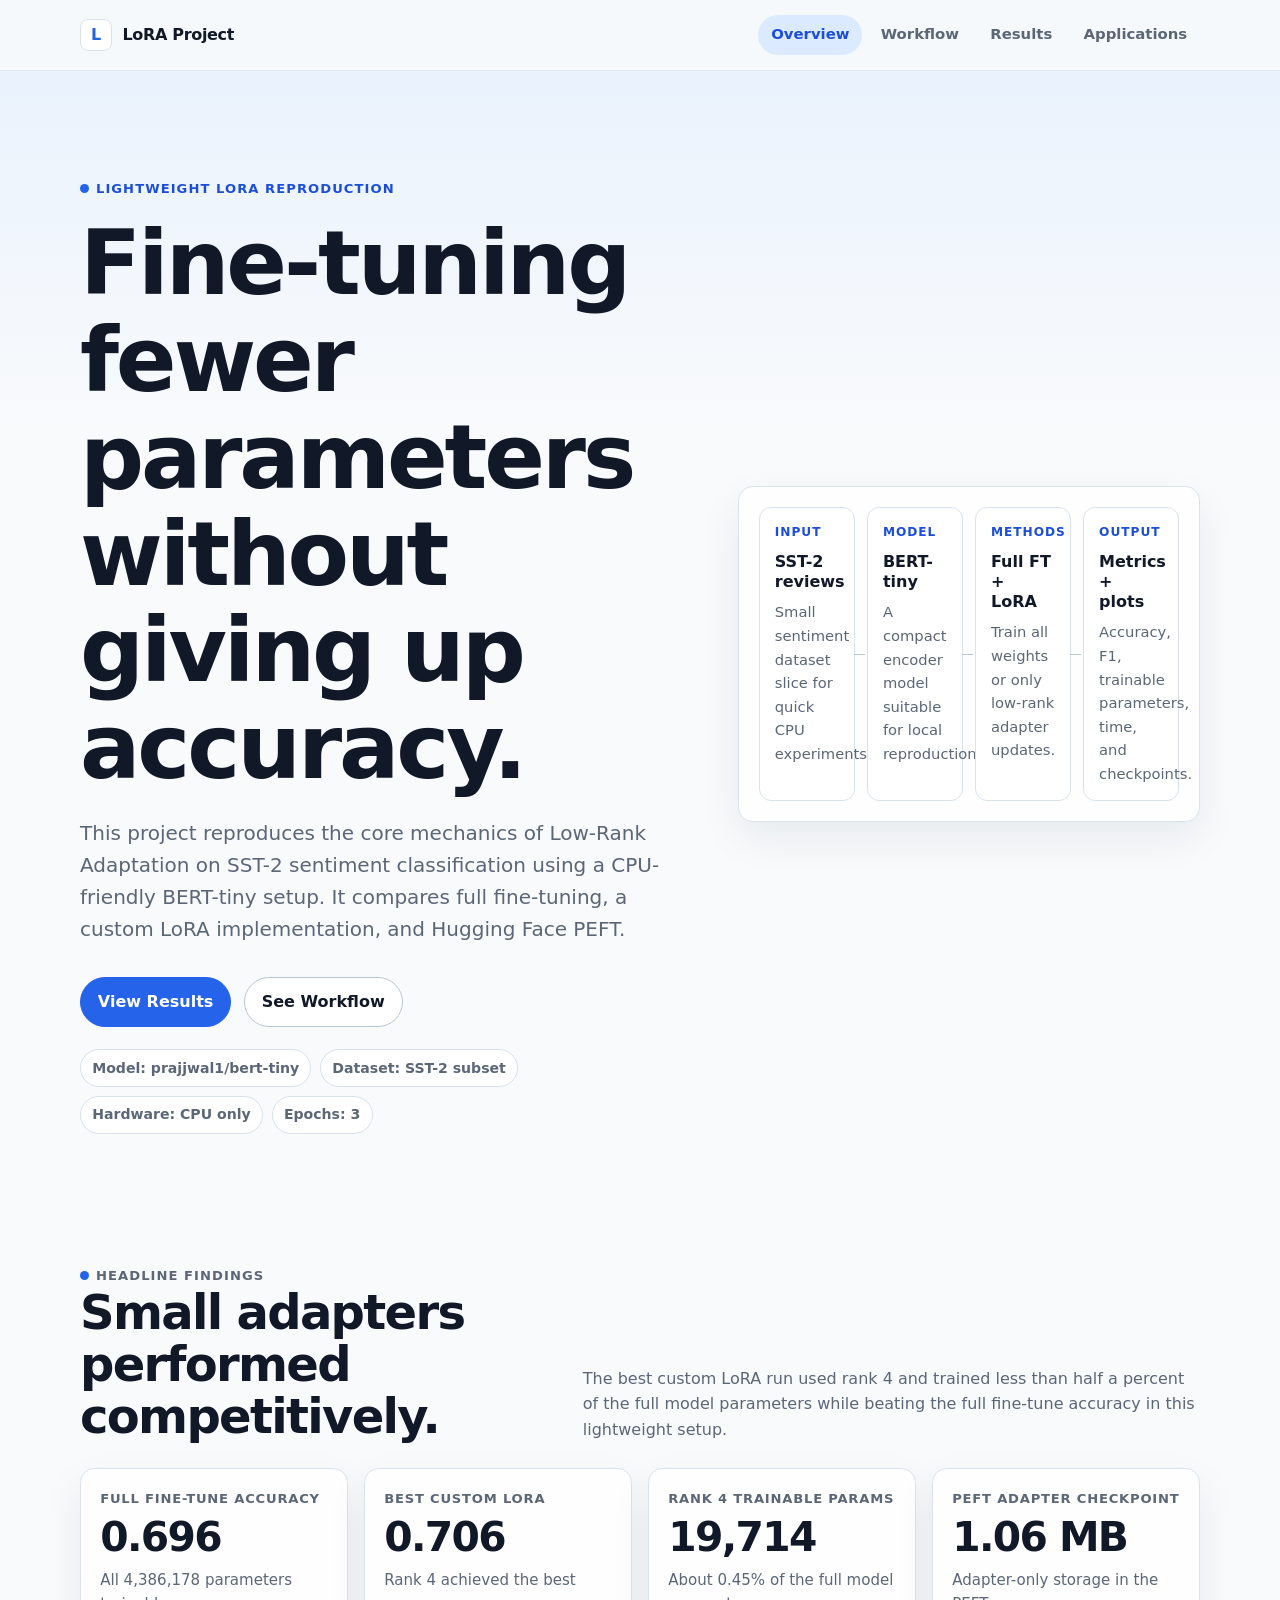
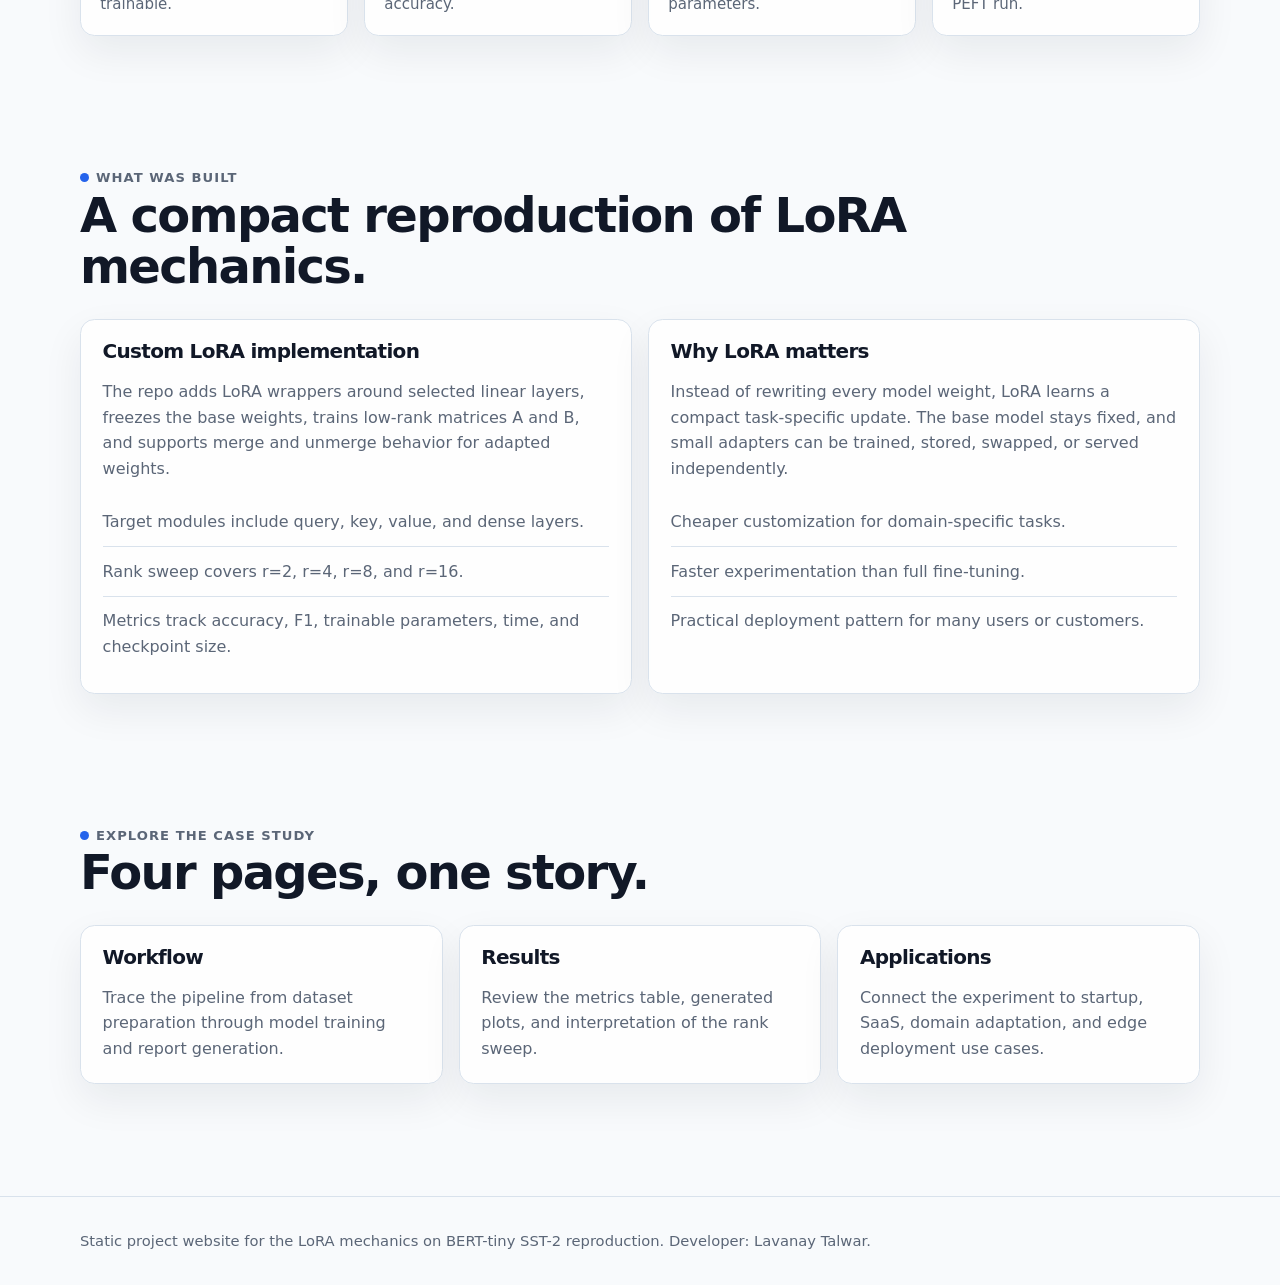
==== index.html @ 52d83e82 "Initial website commit" ====
<!DOCTYPE html>
<html lang="en">
<head>
  <meta charset="UTF-8">
  <meta name="viewport" content="width=device-width, initial-scale=1.0">
  <title>LoRA on Tiny BERT | Project Case Study</title>
  <link rel="stylesheet" href="styles.css">
</head>
<body>
  <header class="site-header">
    <nav class="nav" aria-label="Main navigation">
      <a class="brand" href="index.html" aria-label="LoRA project home">
        <span class="brand-mark">L</span>
        <span>LoRA Project</span>
      </a>
      <div class="nav-links">
        <a href="index.html" aria-current="page">Overview</a>
        <a href="workflow.html">Workflow</a>
        <a href="results.html">Results</a>
        <a href="applications.html">Applications</a>
      </div>
    </nav>
  </header>

  <main>
    <section class="hero">
      <div class="container hero-grid">
        <div>
          <p class="eyebrow">Lightweight LoRA reproduction</p>
          <h1>Fine-tuning fewer parameters without giving up accuracy.</h1>
          <p class="lead">
            This project reproduces the core mechanics of Low-Rank Adaptation on
            SST-2 sentiment classification using a CPU-friendly BERT-tiny setup.
            It compares full fine-tuning, a custom LoRA implementation, and
            Hugging Face PEFT.
          </p>
          <div class="actions">
            <a class="button primary" href="results.html">View Results</a>
            <a class="button" href="workflow.html">See Workflow</a>
          </div>
          <div class="tag-row" aria-label="Project context">
            <span class="tag">Model: prajjwal1/bert-tiny</span>
            <span class="tag">Dataset: SST-2 subset</span>
            <span class="tag">Hardware: CPU only</span>
            <span class="tag">Epochs: 3</span>
          </div>
        </div>

        <aside class="diagram" aria-label="Project summary diagram">
          <div class="flow">
            <div class="flow-step">
              <span class="step-kicker">Input</span>
              <strong>SST-2 reviews</strong>
              <p>Small sentiment dataset slice for quick CPU experiments.</p>
            </div>
            <div class="flow-step">
              <span class="step-kicker">Model</span>
              <strong>BERT-tiny</strong>
              <p>A compact encoder model suitable for local reproduction.</p>
            </div>
            <div class="flow-step">
              <span class="step-kicker">Methods</span>
              <strong>Full FT + LoRA</strong>
              <p>Train all weights or only low-rank adapter updates.</p>
            </div>
            <div class="flow-step">
              <span class="step-kicker">Output</span>
              <strong>Metrics + plots</strong>
              <p>Accuracy, F1, trainable parameters, time, and checkpoints.</p>
            </div>
          </div>
        </aside>
      </div>
    </section>

    <section class="section">
      <div class="container">
        <div class="section-header">
          <div>
            <p class="eyebrow">Headline findings</p>
            <h2>Small adapters performed competitively.</h2>
          </div>
          <p>
            The best custom LoRA run used rank 4 and trained less than half a
            percent of the full model parameters while beating the full
            fine-tune accuracy in this lightweight setup.
          </p>
        </div>

        <div class="grid four">
          <article class="metric">
            <p class="label">Full fine-tune accuracy</p>
            <p class="value">0.696</p>
            <p class="note">All 4,386,178 parameters trainable.</p>
          </article>
          <article class="metric">
            <p class="label">Best custom LoRA</p>
            <p class="value">0.706</p>
            <p class="note">Rank 4 achieved the best accuracy.</p>
          </article>
          <article class="metric">
            <p class="label">Rank 4 trainable params</p>
            <p class="value">19,714</p>
            <p class="note">About 0.45% of the full model parameters.</p>
          </article>
          <article class="metric">
            <p class="label">PEFT adapter checkpoint</p>
            <p class="value">1.06 MB</p>
            <p class="note">Adapter-only storage in the PEFT run.</p>
          </article>
        </div>
      </div>
    </section>

    <section class="section">
      <div class="container">
        <div class="section-header">
          <div>
            <p class="eyebrow">What was built</p>
            <h2>A compact reproduction of LoRA mechanics.</h2>
          </div>
        </div>

        <div class="comparison">
          <article class="card">
            <h3>Custom LoRA implementation</h3>
            <p>
              The repo adds LoRA wrappers around selected linear layers, freezes
              the base weights, trains low-rank matrices A and B, and supports
              merge and unmerge behavior for adapted weights.
            </p>
            <ul class="list-clean">
              <li>Target modules include query, key, value, and dense layers.</li>
              <li>Rank sweep covers r=2, r=4, r=8, and r=16.</li>
              <li>Metrics track accuracy, F1, trainable parameters, time, and checkpoint size.</li>
            </ul>
          </article>
          <article class="card">
            <h3>Why LoRA matters</h3>
            <p>
              Instead of rewriting every model weight, LoRA learns a compact
              task-specific update. The base model stays fixed, and small
              adapters can be trained, stored, swapped, or served independently.
            </p>
            <ul class="list-clean">
              <li>Cheaper customization for domain-specific tasks.</li>
              <li>Faster experimentation than full fine-tuning.</li>
              <li>Practical deployment pattern for many users or customers.</li>
            </ul>
          </article>
        </div>
      </div>
    </section>

    <section class="section">
      <div class="container">
        <div class="section-header">
          <div>
            <p class="eyebrow">Explore the case study</p>
            <h2>Four pages, one story.</h2>
          </div>
        </div>

        <div class="grid three">
          <a class="card" href="workflow.html">
            <h3>Workflow</h3>
            <p>Trace the pipeline from dataset preparation through model training and report generation.</p>
          </a>
          <a class="card" href="results.html">
            <h3>Results</h3>
            <p>Review the metrics table, generated plots, and interpretation of the rank sweep.</p>
          </a>
          <a class="card" href="applications.html">
            <h3>Applications</h3>
            <p>Connect the experiment to startup, SaaS, domain adaptation, and edge deployment use cases.</p>
          </a>
        </div>
      </div>
    </section>
  </main>

  <footer class="site-footer">
    <div class="container">
      Static project website for the LoRA mechanics on BERT-tiny SST-2 reproduction.
      Developer: Lavanay Talwar.
    </div>
  </footer>
</body>
</html>
---- styles.css ----
:root {
  color-scheme: light;
  --bg: #f8fafc;
  --panel: #ffffff;
  --panel-soft: #f1f5f9;
  --text: #111827;
  --muted: #5b6677;
  --line: #d9e2ec;
  --line-strong: #b9c6d3;
  --accent: #2563eb;
  --accent-soft: #dbeafe;
  --accent-ink: #1d4ed8;
  --success: #047857;
  --success-soft: #d1fae5;
  --warning: #a16207;
  --warning-soft: #fef3c7;
  --shadow: 0 16px 40px rgba(15, 23, 42, 0.07);
}

* {
  box-sizing: border-box;
}

html {
  scroll-behavior: smooth;
}

body {
  margin: 0;
  background:
    linear-gradient(180deg, rgba(219, 234, 254, 0.6), rgba(248, 250, 252, 0) 420px),
    var(--bg);
  color: var(--text);
  font-family:
    Inter, ui-sans-serif, system-ui, -apple-system, BlinkMacSystemFont, "Segoe UI",
    sans-serif;
  line-height: 1.6;
}

a {
  color: inherit;
}

img {
  display: block;
  max-width: 100%;
}

code {
  padding: 0.12rem 0.32rem;
  border-radius: 0.35rem;
  background: var(--panel-soft);
  color: #334155;
  font-size: 0.92em;
}

.site-header {
  position: sticky;
  top: 0;
  z-index: 10;
  border-bottom: 1px solid rgba(217, 226, 236, 0.86);
  background: rgba(248, 250, 252, 0.9);
  backdrop-filter: blur(16px);
}

.nav {
  display: flex;
  align-items: center;
  justify-content: space-between;
  gap: 1.5rem;
  width: min(1120px, calc(100% - 2rem));
  margin: 0 auto;
  padding: 0.95rem 0;
}

.brand {
  display: inline-flex;
  align-items: center;
  gap: 0.65rem;
  text-decoration: none;
  font-weight: 760;
  letter-spacing: -0.02em;
}

.brand-mark {
  display: grid;
  width: 2rem;
  height: 2rem;
  place-items: center;
  border: 1px solid var(--line);
  border-radius: 0.5rem;
  background: var(--panel);
  color: var(--accent);
  font-weight: 800;
}

.nav-links {
  display: flex;
  align-items: center;
  gap: 0.35rem;
  flex-wrap: wrap;
}

.nav-links a {
  border-radius: 999px;
  padding: 0.5rem 0.8rem;
  color: var(--muted);
  font-size: 0.93rem;
  font-weight: 650;
  text-decoration: none;
}

.nav-links a:hover,
.nav-links a[aria-current="page"] {
  background: var(--accent-soft);
  color: var(--accent-ink);
}

.container {
  width: min(1120px, calc(100% - 2rem));
  margin: 0 auto;
}

.hero {
  padding: 6.5rem 0 4rem;
}

.hero-grid {
  display: grid;
  grid-template-columns: minmax(0, 1.15fr) minmax(320px, 0.85fr);
  gap: 2rem;
  align-items: center;
}

.eyebrow {
  display: inline-flex;
  align-items: center;
  gap: 0.45rem;
  margin: 0 0 1rem;
  color: var(--accent-ink);
  font-size: 0.82rem;
  font-weight: 780;
  letter-spacing: 0.08em;
  text-transform: uppercase;
}

.eyebrow::before {
  width: 0.55rem;
  height: 0.55rem;
  border-radius: 999px;
  background: var(--accent);
  content: "";
}

h1,
h2,
h3 {
  margin: 0;
  color: var(--text);
  letter-spacing: -0.035em;
  line-height: 1.08;
}

h1 {
  max-width: 760px;
  font-size: clamp(2.6rem, 7vw, 5.8rem);
}

h2 {
  font-size: clamp(1.8rem, 4vw, 3rem);
}

h3 {
  font-size: 1.25rem;
}

.lead {
  max-width: 720px;
  margin: 1.3rem 0 0;
  color: var(--muted);
  font-size: clamp(1.05rem, 2vw, 1.25rem);
}

.actions {
  display: flex;
  flex-wrap: wrap;
  gap: 0.8rem;
  margin-top: 2rem;
}

.button {
  display: inline-flex;
  align-items: center;
  justify-content: center;
  min-height: 2.75rem;
  border: 1px solid var(--line-strong);
  border-radius: 999px;
  padding: 0.72rem 1.05rem;
  background: var(--panel);
  color: var(--text);
  font-weight: 720;
  text-decoration: none;
}

.button.primary {
  border-color: var(--accent);
  background: var(--accent);
  color: #ffffff;
}

.section {
  padding: 4rem 0;
}

.section-header {
  display: flex;
  align-items: end;
  justify-content: space-between;
  gap: 2rem;
  margin-bottom: 1.6rem;
}

.section-header p {
  max-width: 620px;
  margin: 0;
  color: var(--muted);
}

.grid {
  display: grid;
  gap: 1rem;
}

.grid.two {
  grid-template-columns: repeat(2, minmax(0, 1fr));
}

.grid.three {
  grid-template-columns: repeat(3, minmax(0, 1fr));
}

.grid.four {
  grid-template-columns: repeat(4, minmax(0, 1fr));
}

.card,
.metric,
.diagram {
  border: 1px solid var(--line);
  border-radius: 0.9rem;
  background: rgba(255, 255, 255, 0.86);
  box-shadow: var(--shadow);
}

.card {
  padding: 1.35rem;
}

a.card {
  display: block;
  text-decoration: none;
}

.card p,
.card ul,
.metric p,
.caption {
  color: var(--muted);
}

.card p:last-child,
.metric p:last-child {
  margin-bottom: 0;
}

.metric {
  padding: 1.2rem;
}

.metric .label {
  margin: 0 0 0.45rem;
  color: var(--muted);
  font-size: 0.82rem;
  font-weight: 760;
  letter-spacing: 0.06em;
  text-transform: uppercase;
}

.metric .value {
  margin: 0;
  color: var(--text);
  font-size: clamp(1.8rem, 4vw, 2.55rem);
  font-weight: 820;
  letter-spacing: -0.04em;
  line-height: 1;
}

.metric .note {
  margin: 0.65rem 0 0;
  font-size: 0.94rem;
}

.tag-row {
  display: flex;
  flex-wrap: wrap;
  gap: 0.55rem;
  margin-top: 1.35rem;
}

.tag {
  border: 1px solid var(--line);
  border-radius: 999px;
  padding: 0.42rem 0.7rem;
  background: var(--panel);
  color: var(--muted);
  font-size: 0.88rem;
  font-weight: 650;
}

.diagram {
  padding: 1.25rem;
}

.flow {
  display: grid;
  grid-template-columns: repeat(4, minmax(0, 1fr));
  gap: 0.75rem;
}

.flow.long {
  grid-template-columns: repeat(7, minmax(0, 1fr));
}

.flow-step {
  position: relative;
  min-height: 8.6rem;
  border: 1px solid var(--line);
  border-radius: 0.75rem;
  padding: 0.95rem;
  background: var(--panel);
}

.flow-step:not(:last-child)::after {
  position: absolute;
  top: 50%;
  right: -0.72rem;
  width: 0.7rem;
  height: 1px;
  background: var(--line-strong);
  content: "";
}

.step-kicker {
  display: block;
  margin-bottom: 0.55rem;
  color: var(--accent-ink);
  font-size: 0.76rem;
  font-weight: 790;
  letter-spacing: 0.08em;
  text-transform: uppercase;
}

.flow-step strong {
  display: block;
  line-height: 1.25;
}

.flow-step p {
  margin: 0.55rem 0 0;
  color: var(--muted);
  font-size: 0.92rem;
}

.comparison {
  display: grid;
  grid-template-columns: repeat(2, minmax(0, 1fr));
  gap: 1rem;
}

.comparison .card {
  min-height: 100%;
}

.mini-chart {
  display: grid;
  grid-template-columns: repeat(5, 1fr);
  align-items: end;
  gap: 0.7rem;
  min-height: 220px;
  margin-top: 1.25rem;
  border-bottom: 1px solid var(--line-strong);
  padding: 1rem 0.4rem 0;
}

.bar {
  display: flex;
  min-height: 46px;
  align-items: end;
  justify-content: center;
  border: 1px solid #bfdbfe;
  border-radius: 0.55rem 0.55rem 0 0;
  background: linear-gradient(180deg, #bfdbfe, #eff6ff);
  color: var(--accent-ink);
  font-size: 0.82rem;
  font-weight: 780;
}

.table-wrap {
  overflow-x: auto;
  border: 1px solid var(--line);
  border-radius: 0.9rem;
  background: var(--panel);
  box-shadow: var(--shadow);
}

table {
  width: 100%;
  border-collapse: collapse;
  min-width: 820px;
}

th,
td {
  border-bottom: 1px solid var(--line);
  padding: 0.85rem 1rem;
  text-align: left;
  white-space: nowrap;
}

th {
  background: var(--panel-soft);
  color: #475569;
  font-size: 0.76rem;
  font-weight: 800;
  letter-spacing: 0.08em;
  text-transform: uppercase;
}

td {
  color: #334155;
  font-size: 0.95rem;
}

tr.highlight td {
  background: #eff6ff;
  color: #172554;
  font-weight: 720;
}

tbody tr:last-child td {
  border-bottom: 0;
}

.figure {
  margin: 0;
  border: 1px solid var(--line);
  border-radius: 0.9rem;
  overflow: hidden;
  background: var(--panel);
  box-shadow: var(--shadow);
}

.figure img {
  width: 100%;
  background: #ffffff;
}

.figure figcaption {
  border-top: 1px solid var(--line);
  padding: 0.85rem 1rem;
  color: var(--muted);
  font-size: 0.9rem;
}

.callout {
  border: 1px solid var(--line);
  border-left: 4px solid var(--accent);
  border-radius: 0.85rem;
  padding: 1.15rem 1.25rem;
  background: var(--panel);
  box-shadow: var(--shadow);
}

.callout.success {
  border-left-color: var(--success);
  background: linear-gradient(90deg, var(--success-soft), #ffffff 30%);
}

.callout.warning {
  border-left-color: var(--warning);
  background: linear-gradient(90deg, var(--warning-soft), #ffffff 30%);
}

.list-clean {
  margin: 1rem 0 0;
  padding: 0;
  list-style: none;
}

.list-clean li {
  padding: 0.72rem 0;
  border-top: 1px solid var(--line);
  color: var(--muted);
}

.list-clean li:first-child {
  border-top: 0;
}

.site-footer {
  margin-top: 3rem;
  border-top: 1px solid var(--line);
  padding: 2rem 0;
  color: var(--muted);
  font-size: 0.92rem;
}

@media (max-width: 900px) {
  .hero-grid,
  .grid.two,
  .grid.three,
  .grid.four,
  .comparison {
    grid-template-columns: 1fr;
  }

  .flow,
  .flow.long {
    grid-template-columns: 1fr;
  }

  .flow-step {
    min-height: 0;
  }

  .flow-step:not(:last-child)::after {
    top: auto;
    right: auto;
    bottom: -0.77rem;
    left: 1.4rem;
    width: 1px;
    height: 0.75rem;
  }

  .section-header {
    display: block;
  }
}

@media (max-width: 680px) {
  .nav {
    align-items: flex-start;
    flex-direction: column;
  }

  .nav-links {
    width: 100%;
  }

  .nav-links a {
    padding: 0.45rem 0.6rem;
  }

  .hero {
    padding-top: 4.5rem;
  }

  .section {
    padding: 2.75rem 0;
  }
}
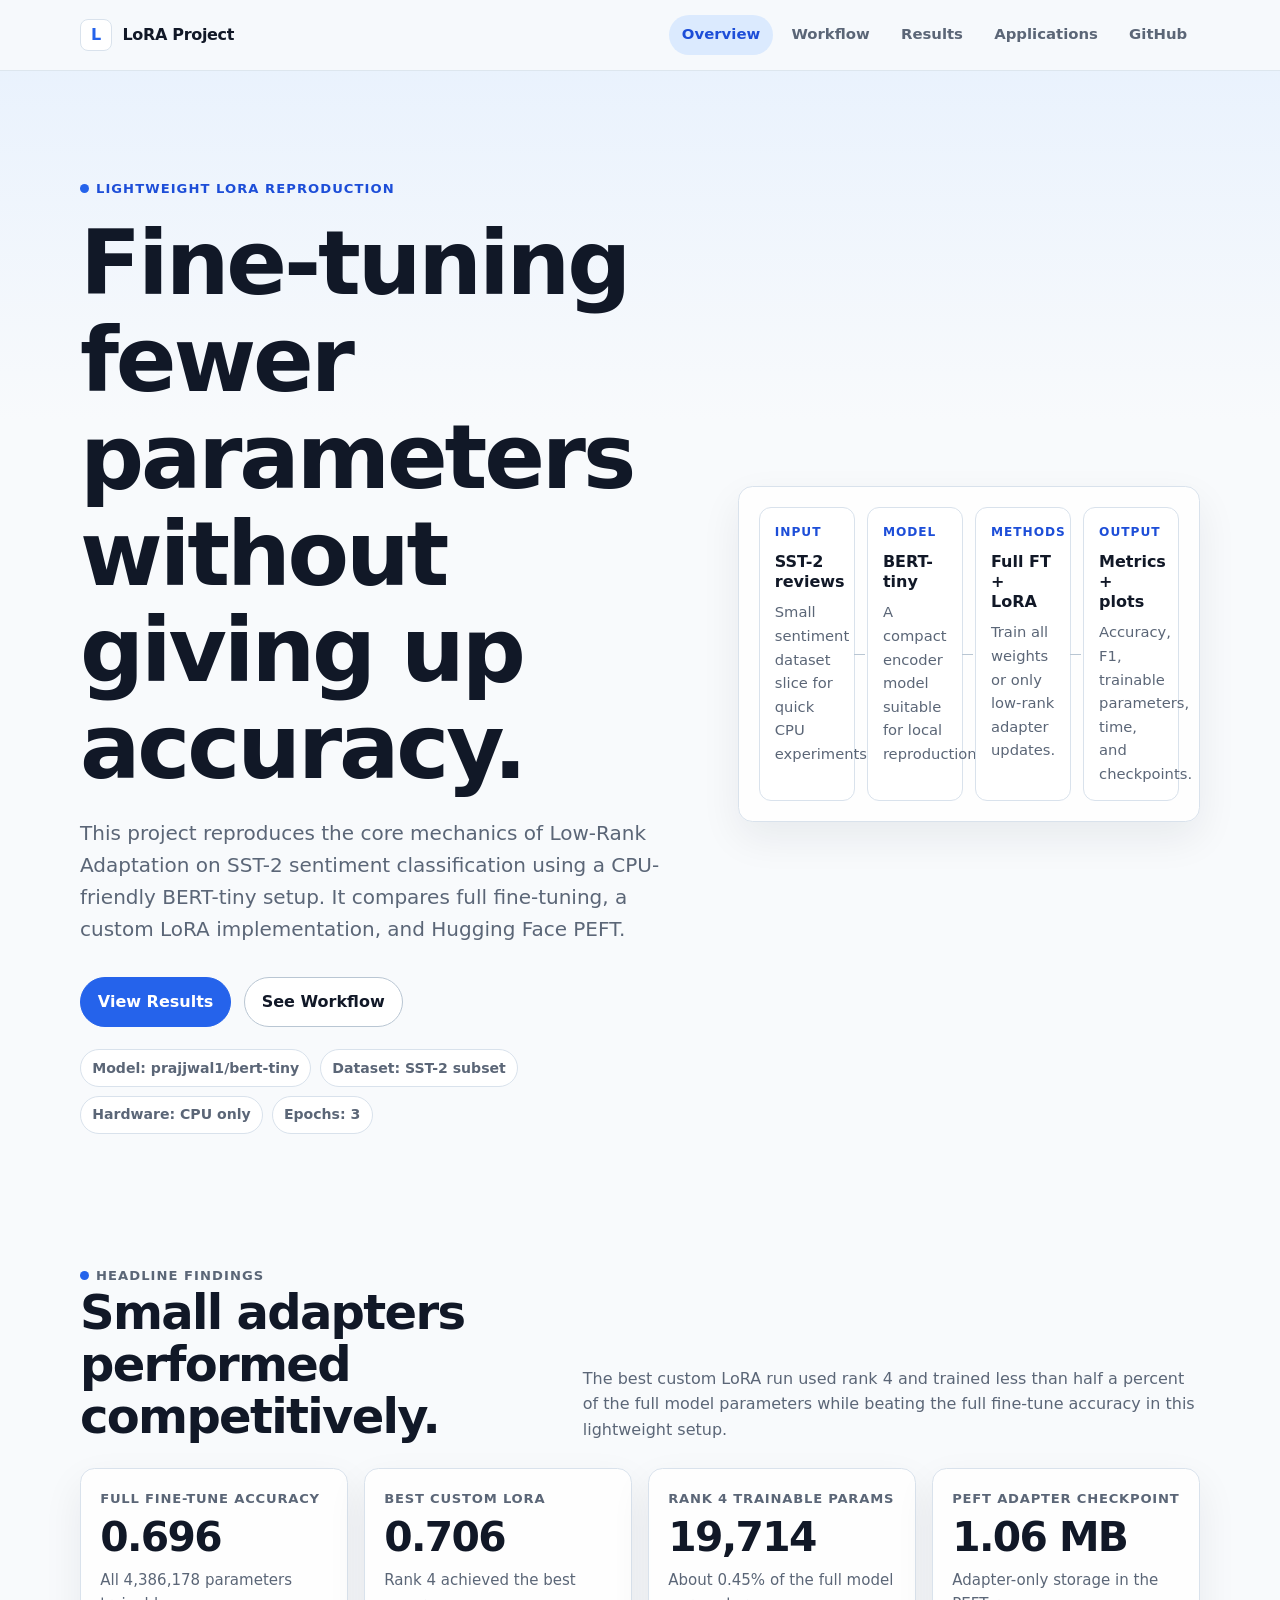
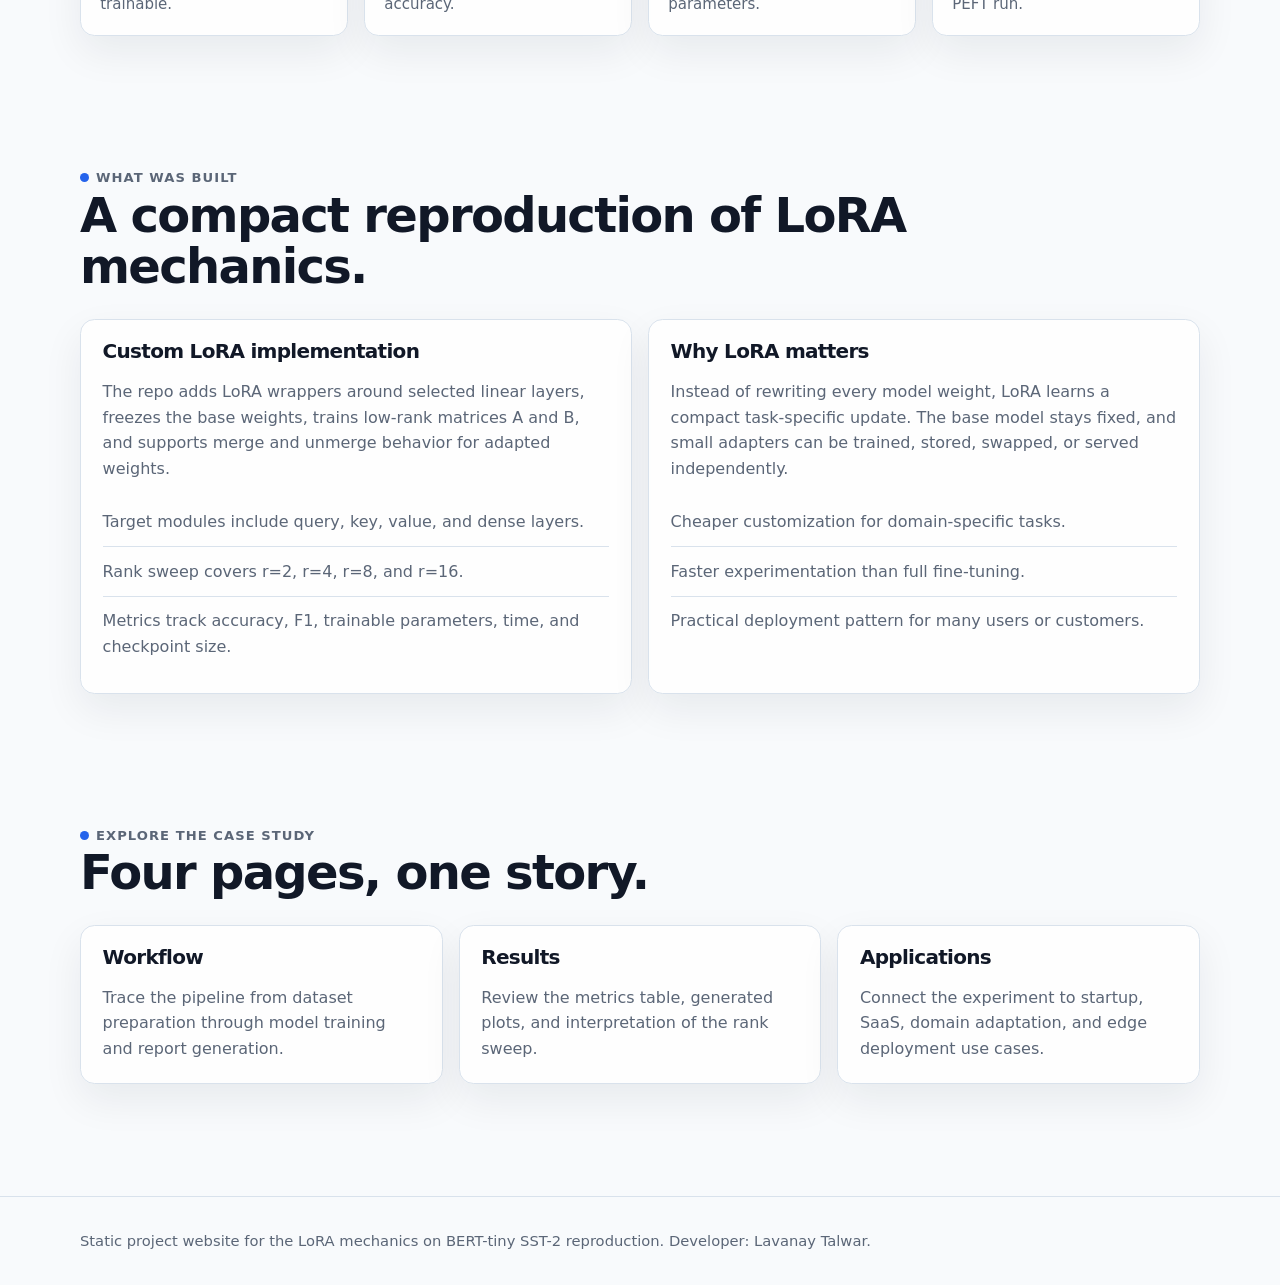
==== commit 85c71218: "Link to main project repository" ====
--- a/index.html
+++ b/index.html
@@ -18,6 +18,7 @@
         <a href="workflow.html">Workflow</a>
         <a href="results.html">Results</a>
         <a href="applications.html">Applications</a>
+        <a href="https://github.com/lavanaytalwar/LoRA-mechanics-on-tiny-BERT-with-SST2" target="_blank" rel="noopener">GitHub</a>
       </div>
     </nav>
   </header>
